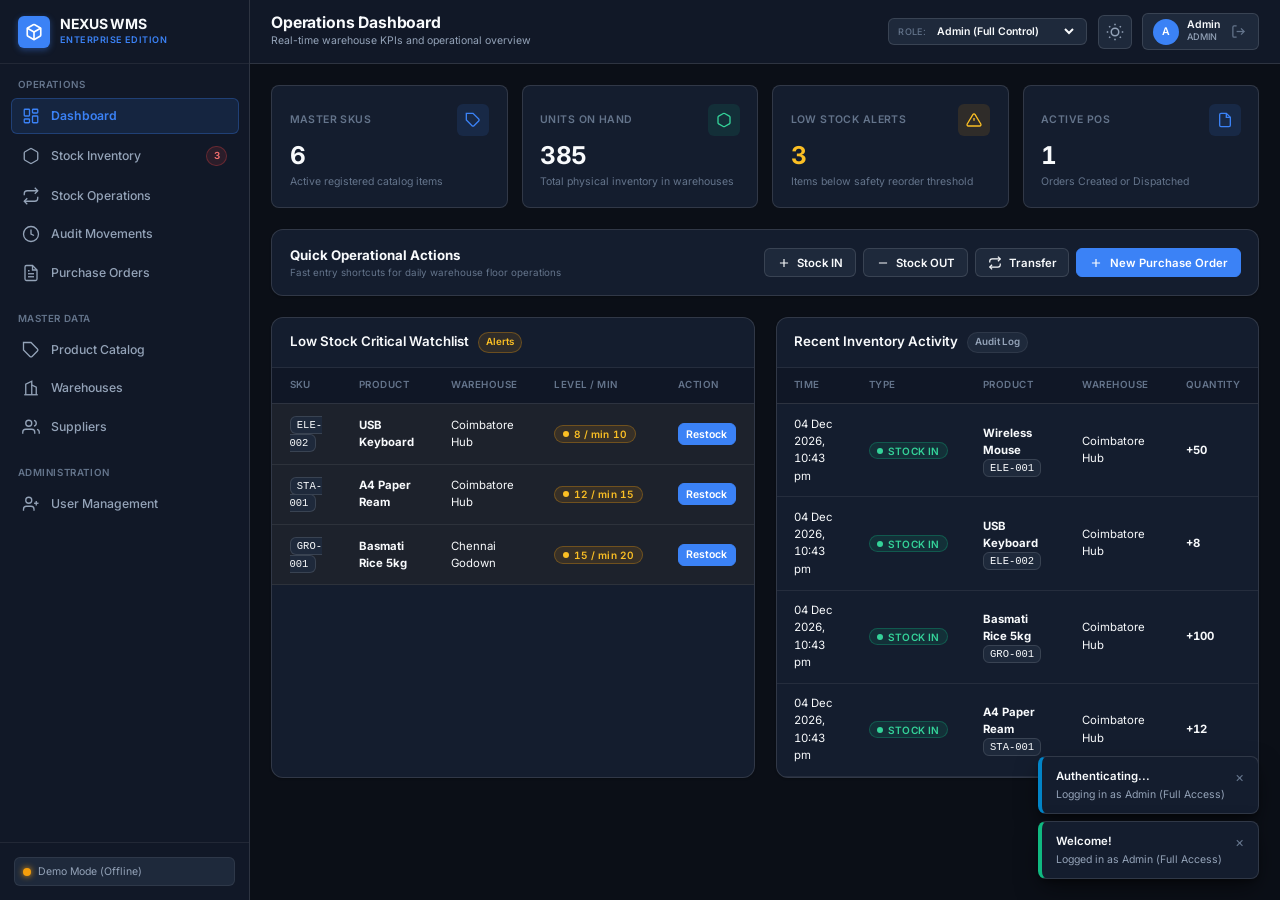
==== templates/index.html @ a4b39366 "Implement interactive frontend with Vanilla JS, clean enterprise CSS, and live API integration" ====
<!DOCTYPE html>
<html lang="en" data-theme="dark">
<head>
  <meta charset="UTF-8">
  <meta name="viewport" content="width=device-width, initial-scale=1.0">
  <title>NEXUS WMS — Enterprise Inventory & Warehouse Management</title>
  <meta name="description" content="Professional, high-performance warehouse management and inventory control system with role-based access, atomic transfers, and procurement workflows.">
  
  <!-- Modern Typography (Inter) -->
  <link rel="preconnect" href="https://fonts.googleapis.com">
  <link rel="preconnect" href="https://fonts.gstatic.com" crossorigin>
  <link href="https://fonts.googleapis.com/css2?family=Inter:wght@400;500;600;700&display=swap" rel="stylesheet">

  <!-- Core Stylesheet -->
  <link rel="stylesheet" href="/static/css/style.css">
</head>
<body>
  <div id="app">
    
    <!-- ========================================================
         SIDEBAR NAVIGATION
         ======================================================== -->
    <aside class="sidebar" id="sidebar">
      <div class="sidebar-header">
        <div class="brand-icon">
          <svg width="18" height="18" viewBox="0 0 24 24" fill="none" stroke="currentColor" stroke-width="2.2" stroke-linecap="round" stroke-linejoin="round">
            <path d="M21 16V8a2 2 0 0 0-1-1.73l-7-4a2 2 0 0 0-2 0l-7 4A2 2 0 0 0 3 8v8a2 2 0 0 0 1 1.73l7 4a2 2 0 0 0 2 0l7-4A2 2 0 0 0 21 16z"/>
            <polyline points="3.27 6.96 12 12.01 20.73 6.96"/>
            <line x1="12" y1="22.08" x2="12" y2="12"/>
          </svg>
        </div>
        <div>
          <div class="brand-title">NEXUS WMS</div>
          <div class="brand-badge">Enterprise Edition</div>
        </div>
      </div>

      <nav class="sidebar-nav">
        <!-- Operations Section -->
        <div>
          <div class="nav-section-title">Operations</div>
          <ul class="nav-list">
            <li>
              <a href="#dashboard" class="nav-link active" data-view="dashboard">
                <svg viewBox="0 0 24 24" fill="none" stroke="currentColor"><rect x="3" y="3" width="7" height="9" rx="1"/><rect x="14" y="3" width="7" height="5" rx="1"/><rect x="14" y="12" width="7" height="9" rx="1"/><rect x="3" y="16" width="7" height="5" rx="1"/></svg>
                <span>Dashboard</span>
              </a>
            </li>
            <li>
              <a href="#stock" class="nav-link" data-view="stock">
                <svg viewBox="0 0 24 24" fill="none" stroke="currentColor"><path d="M21 16V8a2 2 0 0 0-1-1.73l-7-4a2 2 0 0 0-2 0l-7 4A2 2 0 0 0 3 8v8a2 2 0 0 0 1 1.73l7 4a2 2 0 0 0 2 0l7-4A2 2 0 0 0 21 16z"/></svg>
                <span>Stock Inventory</span>
                <span class="nav-counter alert" id="sidebar-low-stock-count" style="display: none;">0</span>
              </a>
            </li>
            <li>
              <a href="#operations" class="nav-link" data-view="operations">
                <svg viewBox="0 0 24 24" fill="none" stroke="currentColor"><polyline points="17 1 21 5 17 9"/><path d="M3 11V9a4 4 0 0 1 4-4h14"/><polyline points="7 23 3 19 7 15"/><path d="M21 13v2a4 4 0 0 1-4 4H3"/></svg>
                <span>Stock Operations</span>
              </a>
            </li>
            <li>
              <a href="#movements" class="nav-link" data-view="movements">
                <svg viewBox="0 0 24 24" fill="none" stroke="currentColor"><circle cx="12" cy="12" r="10"/><polyline points="12 6 12 12 16 14"/></svg>
                <span>Audit Movements</span>
              </a>
            </li>
            <li>
              <a href="#purchase-orders" class="nav-link" data-view="purchase-orders">
                <svg viewBox="0 0 24 24" fill="none" stroke="currentColor"><path d="M14 2H6a2 2 0 0 0-2 2v16a2 2 0 0 0 2 2h12a2 2 0 0 0 2-2V8z"/><polyline points="14 2 14 8 20 8"/><line x1="16" y1="13" x2="8" y2="13"/><line x1="16" y1="17" x2="8" y2="17"/><polyline points="10 9 9 9 8 9"/></svg>
                <span>Purchase Orders</span>
              </a>
            </li>
          </ul>
        </div>

        <!-- Master Data Section -->
        <div>
          <div class="nav-section-title" id="nav-title-master">Master Data</div>
          <ul class="nav-list">
            <li>
              <a href="#products" class="nav-link" data-view="products">
                <svg viewBox="0 0 24 24" fill="none" stroke="currentColor"><path d="M20.59 13.41l-7.17 7.17a2 2 0 0 1-2.83 0L2 12V2h10l8.59 8.59a2 2 0 0 1 0 2.82z"/><line x1="7" y1="7" x2="7.01" y2="7"/></svg>
                <span>Product Catalog</span>
              </a>
            </li>
            <li>
              <a href="#warehouses" class="nav-link" data-view="warehouses">
                <svg viewBox="0 0 24 24" fill="none" stroke="currentColor"><path d="M3 21h18"/><path d="M5 21V7l8-4v18"/><path d="M19 21V11l-6-3"/><line x1="9" y1="9" x2="9" y2="9.01"/><line x1="9" y1="13" x2="9" y2="13.01"/><line x1="9" y1="17" x2="9" y2="17.01"/></svg>
                <span>Warehouses</span>
              </a>
            </li>
            <li>
              <a href="#suppliers" class="nav-link" data-view="suppliers">
                <svg viewBox="0 0 24 24" fill="none" stroke="currentColor"><path d="M17 21v-2a4 4 0 0 0-4-4H5a4 4 0 0 0-4 4v2"/><circle cx="9" cy="7" r="4"/><path d="M23 21v-2a4 4 0 0 0-3-3.87"/><path d="M16 3.13a4 4 0 0 1 0 7.75"/></svg>
                <span>Suppliers</span>
              </a>
            </li>
          </ul>
        </div>

        <!-- Administration Section -->
        <div>
          <div class="nav-section-title" id="nav-title-admin">Administration</div>
          <ul class="nav-list">
            <li>
              <a href="#users" class="nav-link" data-view="users">
                <svg viewBox="0 0 24 24" fill="none" stroke="currentColor"><path d="M16 21v-2a4 4 0 0 0-4-4H6a4 4 0 0 0-4 4v2"/><circle cx="9" cy="7" r="4"/><line x1="19" y1="8" x2="19" y2="14"/><line x1="22" y1="11" x2="16" y2="11"/></svg>
                <span>User Management</span>
              </a>
            </li>
          </ul>
        </div>
      </nav>

      <div class="sidebar-footer">
        <div class="system-status">
          <span class="status-dot" id="server-status-dot"></span>
          <span id="server-status-label">Checking Server...</span>
        </div>
      </div>
    </aside>

    <!-- ========================================================
         MAIN CONTENT WRAPPER
         ======================================================== -->
    <div class="main-wrapper">
      
      <!-- Topbar Header -->
      <header class="topbar">
        <div class="topbar-left">
          <button class="mobile-toggle" id="btn-mobile-toggle" aria-label="Toggle menu">
            <svg width="20" height="20" viewBox="0 0 24 24" fill="none" stroke="currentColor" stroke-width="2"><line x1="3" y1="12" x2="21" y2="12"/><line x1="3" y1="6" x2="21" y2="6"/><line x1="3" y1="18" x2="21" y2="18"/></svg>
          </button>
          <div class="page-title-box">
            <h1 class="page-title" id="page-title">Operations Dashboard</h1>
            <p class="page-subtitle" id="page-subtitle">Real-time warehouse KPIs and inventory overview</p>
          </div>
        </div>

        <div class="topbar-right">
          <!-- Role Quick Switcher for instant evaluation/testing -->
          <div class="role-switcher-box" title="Switch active role context for testing">
            <span class="role-switcher-label">Role:</span>
            <select class="role-select" id="header-role-select">
              <option value="admin">Admin (Full Control)</option>
              <option value="ravi">Ravi (Coimbatore Mgr)</option>
              <option value="priya">Priya (Coimbatore Staff)</option>
              <option value="karthik">Karthik (Chennai Mgr)</option>
              <option value="supplier">ABC Supplier (Vendor)</option>
            </select>
          </div>

          <!-- Theme Toggle Button -->
          <button class="theme-toggle-btn" id="btn-theme-toggle" aria-label="Toggle dark/light theme" title="Toggle theme"></button>

          <!-- User Profile Chip -->
          <div class="user-profile-chip" id="user-profile-chip">
            <div class="user-avatar">A</div>
            <div class="user-info">
              <span class="user-name">Admin</span>
              <span class="user-role-badge">ADMIN</span>
            </div>
            <button class="btn-logout" id="btn-logout" title="Sign out">
              <svg width="15" height="15" viewBox="0 0 24 24" fill="none" stroke="currentColor" stroke-width="2"><path d="M9 21H5a2 2 0 0 1-2-2V5a2 2 0 0 1 2-2h4"/><polyline points="16 17 21 12 16 7"/><line x1="21" y1="12" x2="9" y2="12"/></svg>
            </button>
          </div>

          <button class="btn btn-primary btn-sm" id="btn-header-login" style="display:none;" onclick="window.NEXUS.openLoginModal()">
            Sign In
          </button>
        </div>
      </header>

      <!-- Scrollable Main Content Area -->
      <main class="content-area">
        
        <!-- Role Scope Notice Banner (Shows warehouse or supplier association) -->
        <div class="banner info" id="role-scope-banner" style="display: none;">
          <div class="banner-content">
            <svg width="18" height="18" viewBox="0 0 24 24" fill="none" stroke="currentColor" stroke-width="2"><circle cx="12" cy="12" r="10"/><line x1="12" y1="16" x2="12" y2="12"/><line x1="12" y1="8" x2="12.01" y2="8"/></svg>
            <span class="banner-text">Operating under role scope.</span>
          </div>
        </div>

        <!-- ====================================================
             VIEW 1: DASHBOARD
             ==================================================== -->
        <section class="view-section active" id="view-dashboard">
          <!-- Metrics Row -->
          <div class="metrics-grid">
            <div class="metric-card">
              <div class="metric-header">
                <span class="metric-title">Master SKUs</span>
                <div class="metric-icon-box primary">
                  <svg width="16" height="16" viewBox="0 0 24 24" fill="none" stroke="currentColor" stroke-width="2"><path d="M20.59 13.41l-7.17 7.17a2 2 0 0 1-2.83 0L2 12V2h10l8.59 8.59a2 2 0 0 1 0 2.82z"/></svg>
                </div>
              </div>
              <div class="metric-value tabular" id="kpi-total-skus">—</div>
              <div class="metric-sub">Active registered catalog items</div>
            </div>

            <div class="metric-card">
              <div class="metric-header">
                <span class="metric-title">Units On Hand</span>
                <div class="metric-icon-box success">
                  <svg width="16" height="16" viewBox="0 0 24 24" fill="none" stroke="currentColor" stroke-width="2"><path d="M21 16V8a2 2 0 0 0-1-1.73l-7-4a2 2 0 0 0-2 0l-7 4A2 2 0 0 0 3 8v8a2 2 0 0 0 1 1.73l7 4a2 2 0 0 0 2 0l7-4A2 2 0 0 0 21 16z"/></svg>
                </div>
              </div>
              <div class="metric-value tabular" id="kpi-total-units">—</div>
              <div class="metric-sub">Total physical inventory in warehouses</div>
            </div>

            <div class="metric-card">
              <div class="metric-header">
                <span class="metric-title">Low Stock Alerts</span>
                <div class="metric-icon-box warning">
                  <svg width="16" height="16" viewBox="0 0 24 24" fill="none" stroke="currentColor" stroke-width="2"><path d="M10.29 3.86L1.82 18a2 2 0 0 0 1.71 3h16.94a2 2 0 0 0 1.71-3L13.71 3.86a2 2 0 0 0-3.42 0z"/><line x1="12" y1="9" x2="12" y2="13"/><line x1="12" y1="17" x2="12.01" y2="17"/></svg>
                </div>
              </div>
              <div class="metric-value tabular" id="kpi-low-stock" style="color: var(--warning-text);">—</div>
              <div class="metric-sub">Items below safety reorder threshold</div>
            </div>

            <div class="metric-card">
              <div class="metric-header">
                <span class="metric-title">Active POs</span>
                <div class="metric-icon-box primary">
                  <svg width="16" height="16" viewBox="0 0 24 24" fill="none" stroke="currentColor" stroke-width="2"><path d="M14 2H6a2 2 0 0 0-2 2v16a2 2 0 0 0 2 2h12a2 2 0 0 0 2-2V8z"/><polyline points="14 2 14 8 20 8"/></svg>
                </div>
              </div>
              <div class="metric-value tabular" id="kpi-active-pos">—</div>
              <div class="metric-sub">Orders Created or Dispatched</div>
            </div>
          </div>

          <!-- Quick Actions Bar -->
          <div class="panel" style="padding: 1rem 1.25rem;">
            <div style="display: flex; align-items: center; justify-content: space-between; gap: 1rem; flex-wrap: wrap;">
              <div>
                <strong style="font-size: 0.95rem;">Quick Operational Actions</strong>
                <div class="form-hint">Fast entry shortcuts for daily warehouse floor operations</div>
              </div>
              <div class="panel-actions">
                <button class="btn btn-secondary" onclick="window.NEXUS.openQuickStockIn('', '')">
                  <svg width="14" height="14" viewBox="0 0 24 24" fill="none" stroke="currentColor" stroke-width="2"><line x1="12" y1="5" x2="12" y2="19"/><line x1="5" y1="12" x2="19" y2="12"/></svg>
                  Stock IN
                </button>
                <button class="btn btn-secondary" onclick="window.NEXUS.openQuickStockOut('', '')">
                  <svg width="14" height="14" viewBox="0 0 24 24" fill="none" stroke="currentColor" stroke-width="2"><line x1="5" y1="12" x2="19" y2="12"/></svg>
                  Stock OUT
                </button>
                <button class="btn btn-secondary" onclick="window.NEXUS.openQuickTransfer('', '')">
                  <svg width="14" height="14" viewBox="0 0 24 24" fill="none" stroke="currentColor" stroke-width="2"><polyline points="17 1 21 5 17 9"/><path d="M3 11V9a4 4 0 0 1 4-4h14"/><polyline points="7 23 3 19 7 15"/><path d="M21 13v2a4 4 0 0 1-4 4H3"/></svg>
                  Transfer
                </button>
                <button class="btn btn-primary" onclick="window.NEXUS.openNewPOModal()">
                  <svg width="14" height="14" viewBox="0 0 24 24" fill="none" stroke="currentColor" stroke-width="2"><line x1="12" y1="5" x2="12" y2="19"/><line x1="5" y1="12" x2="19" y2="12"/></svg>
                  New Purchase Order
                </button>
              </div>
            </div>
          </div>

          <!-- Two-column dashboard widgets -->
          <div style="display: grid; grid-template-columns: repeat(auto-fit, minmax(420px, 1fr)); gap: 1.5rem;">
            <!-- Low stock alert list -->
            <div class="panel">
              <div class="panel-header">
                <div class="panel-title-group">
                  <span class="panel-title">Low Stock Critical Watchlist</span>
                  <span class="panel-badge" style="background: var(--warning-subtle); color: var(--warning-text); border-color: var(--warning-border);">Alerts</span>
                </div>
              </div>
              <div class="table-responsive">
                <table class="data-table">
                  <thead>
                    <tr>
                      <th>SKU</th>
                      <th>Product</th>
                      <th>Warehouse</th>
                      <th>Level / Min</th>
                      <th>Action</th>
                    </tr>
                  </thead>
                  <tbody id="dashboard-low-stock-tbody">
                    <tr><td colspan="5" class="empty-state">Checking stock levels...</td></tr>
                  </tbody>
                </table>
              </div>
            </div>

            <!-- Recent Movements list -->
            <div class="panel">
              <div class="panel-header">
                <div class="panel-title-group">
                  <span class="panel-title">Recent Inventory Activity</span>
                  <span class="panel-badge">Audit Log</span>
                </div>
              </div>
              <div class="table-responsive">
                <table class="data-table">
                  <thead>
                    <tr>
                      <th>Time</th>
                      <th>Type</th>
                      <th>Product</th>
                      <th>Warehouse</th>
                      <th>Quantity</th>
                    </tr>
                  </thead>
                  <tbody id="dashboard-recent-movements-tbody">
                    <tr><td colspan="5" class="empty-state">Loading audit movements...</td></tr>
                  </tbody>
                </table>
              </div>
            </div>
          </div>
        </section>

        <!-- ====================================================
             VIEW 2: STOCK INVENTORY TABLE
             ==================================================== -->
        <section class="view-section" id="view-stock">
          <div class="panel">
            <div class="panel-header">
              <div class="panel-title-group">
                <span class="panel-title">Current Warehouse Inventory</span>
                <span class="panel-badge" id="stock-items-count">0 records</span>
              </div>
              <div class="panel-actions">
                <button class="btn btn-primary btn-sm" onclick="window.NEXUS.openQuickStockIn('', '')">
                  + Stock IN
                </button>
                <button class="btn btn-secondary btn-sm" onclick="window.NEXUS.openQuickTransfer('', '')">
                  ⇄ Inter-Warehouse Transfer
                </button>
              </div>
            </div>

            <!-- Filter and search bar -->
            <div class="filter-bar">
              <div class="search-box">
                <svg viewBox="0 0 24 24" fill="none" stroke="currentColor" stroke-width="2"><circle cx="11" cy="11" r="8"/><line x1="21" y1="21" x2="16.65" y2="16.65"/></svg>
                <input type="text" class="search-input" id="search-stock" placeholder="Filter by product name, SKU, warehouse...">
              </div>

              <div class="filter-group">
                <select class="filter-select" id="filter-stock-warehouse">
                  <option value="">All Warehouses</option>
                </select>

                <button class="toggle-chip" id="filter-low-stock-toggle">
                  <svg width="14" height="14" viewBox="0 0 24 24" fill="none" stroke="currentColor" stroke-width="2"><circle cx="12" cy="12" r="10"/><line x1="12" y1="8" x2="12" y2="12"/><line x1="12" y1="16" x2="12.01" y2="16"/></svg>
                  <span>Low Stock Only</span>
                </button>
              </div>
            </div>

            <!-- Table -->
            <div class="table-responsive">
              <table class="data-table">
                <thead>
                  <tr>
                    <th>SKU</th>
                    <th>Product Name</th>
                    <th>Warehouse</th>
                    <th>Current Quantity</th>
                    <th>Safety Min</th>
                    <th>Inventory Status</th>
                    <th>Quick Actions</th>
                  </tr>
                </thead>
                <tbody id="stock-table-tbody">
                  <tr><td colspan="7" class="empty-state">Loading stock records...</td></tr>
                </tbody>
              </table>
            </div>
          </div>
        </section>

        <!-- ====================================================
             VIEW 3: STOCK OPERATIONS PANEL
             ==================================================== -->
        <section class="view-section" id="view-operations">
          <div class="operations-canvas">
            
            <!-- Stock IN Card -->
            <div class="op-card">
              <div class="op-card-header">
                <div class="op-card-icon in">
                  <svg width="20" height="20" viewBox="0 0 24 24" fill="none" stroke="currentColor" stroke-width="2"><polyline points="7 10 12 15 17 10"/><line x1="12" y1="15" x2="12" y2="3"/><path d="M21 15v4a2 2 0 0 1-2 2H5a2 2 0 0 1-2-2v-4"/></svg>
                </div>
                <div>
                  <div class="op-card-title">Stock IN</div>
                  <div class="op-card-desc">Add physical units into warehouse inventory</div>
                </div>
              </div>

              <form id="form-op-direct-in" onsubmit="event.preventDefault(); window.NEXUS.openQuickStockIn($('#op-in-product').value, $('#op-in-warehouse').value);">
                <div style="display:flex; flex-direction:column; gap:0.75rem;">
                  <div class="form-group">
                    <label class="form-label">Warehouse Facility</label>
                    <select class="form-control" id="op-in-warehouse" required></select>
                  </div>
                  <div class="form-group">
                    <label class="form-label">Product Item</label>
                    <select class="form-control" id="op-in-product" required></select>
                  </div>
                  <button type="submit" class="btn btn-success" style="margin-top: 0.5rem;">
                    Launch Stock IN Flow &rarr;
                  </button>
                </div>
              </form>
            </div>

            <!-- Stock OUT Card -->
            <div class="op-card">
              <div class="op-card-header">
                <div class="op-card-icon out">
                  <svg width="20" height="20" viewBox="0 0 24 24" fill="none" stroke="currentColor" stroke-width="2"><polyline points="17 8 12 3 7 8"/><line x1="12" y1="3" x2="12" y2="15"/><path d="M21 15v4a2 2 0 0 1-2 2H5a2 2 0 0 1-2-2v-4"/></svg>
                </div>
                <div>
                  <div class="op-card-title">Stock OUT</div>
                  <div class="op-card-desc">Deduct units for sales dispatch or adjustments</div>
                </div>
              </div>

              <form id="form-op-direct-out" onsubmit="event.preventDefault(); window.NEXUS.openQuickStockOut($('#op-out-product').value, $('#op-out-warehouse').value);">
                <div style="display:flex; flex-direction:column; gap:0.75rem;">
                  <div class="form-group">
                    <label class="form-label">Warehouse Facility</label>
                    <select class="form-control" id="op-out-warehouse" required></select>
                  </div>
                  <div class="form-group">
                    <label class="form-label">Product Item</label>
                    <select class="form-control" id="op-out-product" required></select>
                  </div>
                  <button type="submit" class="btn btn-danger" style="margin-top: 0.5rem;">
                    Launch Stock OUT Flow &rarr;
                  </button>
                </div>
              </form>
            </div>

            <!-- Transfer Card -->
            <div class="op-card">
              <div class="op-card-header">
                <div class="op-card-icon transfer">
                  <svg width="20" height="20" viewBox="0 0 24 24" fill="none" stroke="currentColor" stroke-width="2"><polyline points="17 1 21 5 17 9"/><path d="M3 11V9a4 4 0 0 1 4-4h14"/><polyline points="7 23 3 19 7 15"/><path d="M21 13v2a4 4 0 0 1-4 4H3"/></svg>
                </div>
                <div>
                  <div class="op-card-title">Inter-Warehouse Transfer</div>
                  <div class="op-card-desc">Atomic movement between two storage facilities</div>
                </div>
              </div>

              <form id="form-op-direct-tr" onsubmit="event.preventDefault(); window.NEXUS.openQuickTransfer($('#op-tr-product').value, $('#op-tr-from-wh').value);">
                <div style="display:flex; flex-direction:column; gap:0.75rem;">
                  <div class="form-group">
                    <label class="form-label">Source Warehouse</label>
                    <select class="form-control" id="op-tr-from-wh" required></select>
                  </div>
                  <div class="form-group">
                    <label class="form-label">Product Item</label>
                    <select class="form-control" id="op-tr-product" required></select>
                  </div>
                  <button type="submit" class="btn btn-primary" style="margin-top: 0.5rem;">
                    Launch Transfer Wizard &rarr;
                  </button>
                </div>
              </form>
            </div>

          </div>
        </section>

        <!-- ====================================================
             VIEW 4: STOCK MOVEMENTS AUDIT TRAIL
             ==================================================== -->
        <section class="view-section" id="view-movements">
          <div class="panel">
            <div class="panel-header">
              <div class="panel-title-group">
                <span class="panel-title">Audit Trail & Movement History</span>
                <span class="panel-badge">Append-Only Log</span>
              </div>

              <div class="panel-actions">
                <select class="filter-select" id="filter-movement-type">
                  <option value="ALL">All Movement Types</option>
                  <option value="IN">STOCK IN</option>
                  <option value="OUT">STOCK OUT</option>
                  <option value="TRANSFER_IN">TRANSFER IN</option>
                  <option value="TRANSFER_OUT">TRANSFER OUT</option>
                </select>
              </div>
            </div>

            <div class="table-responsive">
              <table class="data-table">
                <thead>
                  <tr>
                    <th>Audit ID</th>
                    <th>Date & Time</th>
                    <th>Type</th>
                    <th>Product & SKU</th>
                    <th>Warehouse</th>
                    <th>Quantity Change</th>
                    <th>Authorized By / Reference</th>
                  </tr>
                </thead>
                <tbody id="movements-table-tbody">
                  <tr><td colspan="7" class="empty-state">Loading audit history...</td></tr>
                </tbody>
              </table>
            </div>
          </div>
        </section>

        <!-- ====================================================
             VIEW 5: PURCHASE ORDERS
             ==================================================== -->
        <section class="view-section" id="view-purchase-orders">
          <div class="panel">
            <div class="panel-header">
              <div class="panel-title-group">
                <span class="panel-title">Procurement & Purchase Orders</span>
              </div>
              <div class="panel-actions">
                <button class="btn btn-primary btn-sm" onclick="window.NEXUS.openNewPOModal()">
                  + Create Purchase Order
                </button>
              </div>
            </div>

            <!-- Status filter tabs -->
            <div class="filter-bar">
              <div class="filter-group">
                <button class="btn btn-sm btn-primary po-filter-btn" data-status="ALL">All Orders</button>
                <button class="btn btn-sm btn-secondary po-filter-btn" data-status="Created">Created</button>
                <button class="btn btn-sm btn-secondary po-filter-btn" data-status="Dispatched">Dispatched</button>
                <button class="btn btn-sm btn-secondary po-filter-btn" data-status="Received">Received</button>
                <button class="btn btn-sm btn-secondary po-filter-btn" data-status="Cancelled">Cancelled</button>
              </div>
            </div>

            <div class="table-responsive">
              <table class="data-table">
                <thead>
                  <tr>
                    <th>PO #</th>
                    <th>Supplier Vendor</th>
                    <th>Target Warehouse</th>
                    <th>Item & SKU</th>
                    <th>Quantity</th>
                    <th>Unit Price</th>
                    <th>Total Value</th>
                    <th>Status</th>
                    <th>Actions</th>
                  </tr>
                </thead>
                <tbody id="po-table-tbody">
                  <tr><td colspan="9" class="empty-state">Loading purchase orders...</td></tr>
                </tbody>
              </table>
            </div>
          </div>
        </section>

        <!-- ====================================================
             VIEW 6: PRODUCTS CATALOG
             ==================================================== -->
        <section class="view-section" id="view-products">
          <div class="panel">
            <div class="panel-header">
              <div class="panel-title-group">
                <span class="panel-title">Master Product Catalog</span>
              </div>
              <div class="panel-actions">
                <button class="btn btn-primary btn-sm" onclick="window.NEXUS.openNewProductModal()">
                  + Add Product SKU
                </button>
              </div>
            </div>

            <div class="table-responsive">
              <table class="data-table">
                <thead>
                  <tr>
                    <th>SKU Code</th>
                    <th>Product Name</th>
                    <th>Category</th>
                    <th>Unit Price</th>
                    <th>Safety Minimum</th>
                    <th>Status</th>
                    <th>Actions</th>
                  </tr>
                </thead>
                <tbody id="products-table-tbody">
                  <tr><td colspan="7" class="empty-state">Loading master products...</td></tr>
                </tbody>
              </table>
            </div>
          </div>
        </section>

        <!-- ====================================================
             VIEW 7: WAREHOUSES
             ==================================================== -->
        <section class="view-section" id="view-warehouses">
          <div class="panel">
            <div class="panel-header">
              <div class="panel-title-group">
                <span class="panel-title">Warehouse Facilities & Godowns</span>
              </div>
            </div>
            <div style="padding: 1.5rem;">
              <div class="metrics-grid" id="warehouses-cards-grid">
                <!-- Warehouses rendered here -->
              </div>
            </div>
          </div>
        </section>

        <!-- ====================================================
             VIEW 8: SUPPLIERS
             ==================================================== -->
        <section class="view-section" id="view-suppliers">
          <div class="panel">
            <div class="panel-header">
              <div class="panel-title-group">
                <span class="panel-title">Suppliers & Trade Vendors</span>
              </div>
            </div>
            <div style="padding: 1.5rem;">
              <div class="metrics-grid" id="suppliers-cards-grid">
                <!-- Suppliers rendered here -->
              </div>
            </div>
          </div>
        </section>

        <!-- ====================================================
             VIEW 9: USER MANAGEMENT
             ==================================================== -->
        <section class="view-section" id="view-users">
          <div class="panel">
            <div class="panel-header">
              <div class="panel-title-group">
                <span class="panel-title">System Users & Role Allocations</span>
              </div>
              <div class="panel-actions">
                <button class="btn btn-primary btn-sm" onclick="window.NEXUS.openNewUserModal()">
                  + Create User Account
                </button>
              </div>
            </div>

            <div class="table-responsive">
              <table class="data-table">
                <thead>
                  <tr>
                    <th>User ID</th>
                    <th>Name</th>
                    <th>Email Address</th>
                    <th>Assigned Role</th>
                    <th>Facility / Supplier Scope</th>
                    <th>Status</th>
                    <th>Action</th>
                  </tr>
                </thead>
                <tbody id="users-table-tbody">
                  <tr><td colspan="7" class="empty-state">Loading user records...</td></tr>
                </tbody>
              </table>
            </div>
          </div>
        </section>

      </main>
    </div>

    <!-- ========================================================
         MODALS & DIALOGS
         ======================================================== -->

    <!-- 1. Stock IN Modal -->
    <div class="modal-backdrop" id="modal-stock-in">
      <div class="modal-dialog">
        <div class="modal-header">
          <div class="modal-title">
            <svg width="18" height="18" viewBox="0 0 24 24" fill="none" stroke="currentColor" stroke-width="2"><polyline points="7 10 12 15 17 10"/><line x1="12" y1="15" x2="12" y2="3"/><path d="M21 15v4a2 2 0 0 1-2 2H5a2 2 0 0 1-2-2v-4"/></svg>
            <span>Stock IN — Receive Goods</span>
          </div>
          <button class="modal-close-btn">&times;</button>
        </div>
        <form id="form-stock-in">
          <div class="modal-body">
            <div class="form-group">
              <label class="form-label">Destination Warehouse <span class="req">*</span></label>
              <select class="form-control" id="modal-in-warehouse" required></select>
            </div>
            <div class="form-group">
              <label class="form-label">Product Item <span class="req">*</span></label>
              <select class="form-control" id="modal-in-product" required></select>
            </div>
            <div class="form-group">
              <label class="form-label">Units to Add <span class="req">*</span></label>
              <input type="number" class="form-control tabular" id="modal-in-qty" min="1" placeholder="e.g. 50" required>
            </div>
            <div class="form-group">
              <label class="form-label">Audit Note / PO Reference</label>
              <input type="text" class="form-control" id="modal-in-note" placeholder="e.g. Supplier replenishment">
            </div>
          </div>
          <div class="modal-footer">
            <button type="button" class="btn btn-secondary" onclick="document.getElementById('modal-stock-in').classList.remove('active')">Cancel</button>
            <button type="submit" class="btn btn-success">Confirm Stock IN</button>
          </div>
        </form>
      </div>
    </div>

    <!-- 2. Stock OUT Modal -->
    <div class="modal-backdrop" id="modal-stock-out">
      <div class="modal-dialog">
        <div class="modal-header">
          <div class="modal-title">
            <svg width="18" height="18" viewBox="0 0 24 24" fill="none" stroke="currentColor" stroke-width="2"><polyline points="17 8 12 3 7 8"/><line x1="12" y1="3" x2="12" y2="15"/><path d="M21 15v4a2 2 0 0 1-2 2H5a2 2 0 0 1-2-2v-4"/></svg>
            <span>Stock OUT — Deduct Inventory</span>
          </div>
          <button class="modal-close-btn">&times;</button>
        </div>
        <form id="form-stock-out">
          <div class="modal-body">
            <div class="form-group">
              <label class="form-label">Source Warehouse <span class="req">*</span></label>
              <select class="form-control" id="modal-out-warehouse" required></select>
            </div>
            <div class="form-group">
              <label class="form-label">Product Item <span class="req">*</span></label>
              <select class="form-control" id="modal-out-product" required></select>
            </div>
            <div class="form-group">
              <label class="form-label">Units to Deduct <span class="req">*</span></label>
              <input type="number" class="form-control tabular" id="modal-out-qty" min="1" placeholder="e.g. 10" required>
            </div>
            <div class="form-group">
              <label class="form-label">Reason / Sales Order Reference</label>
              <input type="text" class="form-control" id="modal-out-note" placeholder="e.g. Dispatched to client">
            </div>
          </div>
          <div class="modal-footer">
            <button type="button" class="btn btn-secondary" onclick="document.getElementById('modal-stock-out').classList.remove('active')">Cancel</button>
            <button type="submit" class="btn btn-danger">Confirm Stock OUT</button>
          </div>
        </form>
      </div>
    </div>

    <!-- 3. Warehouse Transfer Modal -->
    <div class="modal-backdrop" id="modal-transfer">
      <div class="modal-dialog wide">
        <div class="modal-header">
          <div class="modal-title">
            <svg width="18" height="18" viewBox="0 0 24 24" fill="none" stroke="currentColor" stroke-width="2"><polyline points="17 1 21 5 17 9"/><path d="M3 11V9a4 4 0 0 1 4-4h14"/><polyline points="7 23 3 19 7 15"/><path d="M21 13v2a4 4 0 0 1-4 4H3"/></svg>
            <span>Inter-Warehouse Transfer (Atomic Transaction)</span>
          </div>
          <button class="modal-close-btn">&times;</button>
        </div>
        <form id="form-transfer">
          <div class="modal-body">
            <div class="form-row">
              <div class="form-group">
                <label class="form-label">Source Warehouse <span class="req">*</span></label>
                <select class="form-control" id="modal-tr-from-wh" required></select>
              </div>
              <div class="form-group">
                <label class="form-label">Destination Warehouse <span class="req">*</span></label>
                <select class="form-control" id="modal-tr-to-wh" required></select>
              </div>
            </div>
            <div class="form-group">
              <label class="form-label">Product to Relocate <span class="req">*</span></label>
              <select class="form-control" id="modal-tr-product" required></select>
            </div>
            <div class="form-group">
              <label class="form-label">Quantity to Transfer <span class="req">*</span></label>
              <input type="number" class="form-control tabular" id="modal-tr-qty" min="1" placeholder="e.g. 15" required>
            </div>
            <div class="form-group">
              <label class="form-label">Transfer Purpose / Logistics Note</label>
              <input type="text" class="form-control" id="modal-tr-note" placeholder="e.g. Regional inventory balance">
            </div>
          </div>
          <div class="modal-footer">
            <button type="button" class="btn btn-secondary" onclick="document.getElementById('modal-transfer').classList.remove('active')">Cancel</button>
            <button type="submit" class="btn btn-primary">Execute Atomic Transfer</button>
          </div>
        </form>
      </div>
    </div>

    <!-- 4. Create Purchase Order Modal -->
    <div class="modal-backdrop" id="modal-create-po">
      <div class="modal-dialog">
        <div class="modal-header">
          <div class="modal-title">
            <svg width="18" height="18" viewBox="0 0 24 24" fill="none" stroke="currentColor" stroke-width="2"><path d="M14 2H6a2 2 0 0 0-2 2v16a2 2 0 0 0 2 2h12a2 2 0 0 0 2-2V8z"/><polyline points="14 2 14 8 20 8"/></svg>
            <span>Create Supplier Purchase Order</span>
          </div>
          <button class="modal-close-btn">&times;</button>
        </div>
        <form id="form-create-po">
          <div class="modal-body">
            <div class="form-group">
              <label class="form-label">Supplier Vendor <span class="req">*</span></label>
              <select class="form-control" id="modal-po-supplier" required></select>
            </div>
            <div class="form-group">
              <label class="form-label">Receiving Warehouse <span class="req">*</span></label>
              <select class="form-control" id="modal-po-warehouse" required></select>
            </div>
            <div class="form-group">
              <label class="form-label">Product SKU <span class="req">*</span></label>
              <select class="form-control" id="modal-po-product" required></select>
            </div>
            <div class="form-row">
              <div class="form-group">
                <label class="form-label">Order Quantity <span class="req">*</span></label>
                <input type="number" class="form-control tabular" id="modal-po-qty" min="1" value="50" required>
              </div>
              <div class="form-group">
                <label class="form-label">Unit Price (₹) <span class="req">*</span></label>
                <input type="number" step="0.01" class="form-control tabular" id="modal-po-price" min="0" value="500" required>
              </div>
            </div>
          </div>
          <div class="modal-footer">
            <button type="button" class="btn btn-secondary" onclick="document.getElementById('modal-create-po').classList.remove('active')">Cancel</button>
            <button type="submit" class="btn btn-primary">Create Purchase Order</button>
          </div>
        </form>
      </div>
    </div>

    <!-- 5. Add / Edit Product Modal -->
    <div class="modal-backdrop" id="modal-product">
      <div class="modal-dialog">
        <div class="modal-header">
          <div class="modal-title" id="modal-product-title">Add Master Product SKU</div>
          <button class="modal-close-btn">&times;</button>
        </div>
        <form id="form-product">
          <input type="hidden" id="modal-product-id">
          <div class="modal-body">
            <div class="form-row">
              <div class="form-group">
                <label class="form-label">SKU Code <span class="req">*</span></label>
                <input type="text" class="form-control" id="modal-product-sku" placeholder="e.g. ELE-004" required>
              </div>
              <div class="form-group">
                <label class="form-label">Category</label>
                <select class="form-control" id="modal-product-category"></select>
              </div>
            </div>
            <div class="form-group">
              <label class="form-label">Product Name <span class="req">*</span></label>
              <input type="text" class="form-control" id="modal-product-name" placeholder="e.g. Mechanical Keyboard" required>
            </div>
            <div class="form-row">
              <div class="form-group">
                <label class="form-label">Price (₹) <span class="req">*</span></label>
                <input type="number" step="0.01" class="form-control tabular" id="modal-product-price" min="0" placeholder="e.g. 1299" required>
              </div>
              <div class="form-group">
                <label class="form-label">Min Stock Threshold</label>
                <input type="number" class="form-control tabular" id="modal-product-min-stock" min="0" value="10">
              </div>
            </div>
          </div>
          <div class="modal-footer">
            <button type="button" class="btn btn-secondary" onclick="document.getElementById('modal-product').classList.remove('active')">Cancel</button>
            <button type="submit" class="btn btn-primary">Save Product</button>
          </div>
        </form>
      </div>
    </div>

    <!-- 6. Add User Modal -->
    <div class="modal-backdrop" id="modal-user">
      <div class="modal-dialog">
        <div class="modal-header">
          <div class="modal-title">Create User Account</div>
          <button class="modal-close-btn">&times;</button>
        </div>
        <form id="form-user">
          <div class="modal-body">
            <div class="form-group">
              <label class="form-label">Full Name <span class="req">*</span></label>
              <input type="text" class="form-control" id="modal-user-name" placeholder="e.g. Suresh Kumar" required>
            </div>
            <div class="form-group">
              <label class="form-label">Email Address <span class="req">*</span></label>
              <input type="email" class="form-control" id="modal-user-email" placeholder="e.g. suresh@inv.com" required>
            </div>
            <div class="form-group">
              <label class="form-label">Password <span class="req">*</span></label>
              <input type="password" class="form-control" id="modal-user-password" placeholder="Min 6 characters" required>
            </div>
            <div class="form-group">
              <label class="form-label">System Role <span class="req">*</span></label>
              <select class="form-control" id="modal-user-role" required>
                <option value="admin">Administrator (Global Access)</option>
                <option value="manager">Warehouse Manager (Warehouse Scoped)</option>
                <option value="staff">Warehouse Staff (Warehouse Scoped)</option>
                <option value="supplier">Supplier Portal (Supplier Scoped)</option>
              </select>
            </div>
            <div class="form-group" id="modal-user-warehouse-wrap">
              <label class="form-label">Assigned Warehouse (Manager / Staff)</label>
              <select class="form-control" id="modal-user-warehouse"></select>
            </div>
            <div class="form-group" id="modal-user-supplier-wrap">
              <label class="form-label">Assigned Supplier (Supplier Role)</label>
              <select class="form-control" id="modal-user-supplier"></select>
            </div>
          </div>
          <div class="modal-footer">
            <button type="button" class="btn btn-secondary" onclick="document.getElementById('modal-user').classList.remove('active')">Cancel</button>
            <button type="submit" class="btn btn-primary">Create User</button>
          </div>
        </form>
      </div>
    </div>

    <!-- 7. Authentication / Login Modal -->
    <div class="modal-backdrop" id="modal-login">
      <div class="modal-dialog">
        <div class="modal-header">
          <div class="modal-title">Sign In to NEXUS WMS</div>
          <button class="modal-close-btn">&times;</button>
        </div>
        <form id="form-login">
          <div class="modal-body">
            <div class="form-group">
              <label class="form-label">Email Address</label>
              <input type="email" class="form-control" id="login-email" value="admin@inv.com" required>
            </div>
            <div class="form-group">
              <label class="form-label">Password</label>
              <input type="password" class="form-control" id="login-password" value="Pass@123" required>
            </div>
            
            <div class="preview-box">
              <span class="preview-label">Quick Demo Accounts (Password: <code>Pass@123</code>):</span>
              <div style="display:flex; flex-wrap:wrap; gap:0.35rem; margin-top:0.4rem;">
                <button type="button" class="btn btn-secondary btn-sm" onclick="$('#login-email').value='admin@inv.com'; $('#form-login').requestSubmit();">Admin</button>
                <button type="button" class="btn btn-secondary btn-sm" onclick="$('#login-email').value='ravi@inv.com'; $('#form-login').requestSubmit();">Ravi (Mgr)</button>
                <button type="button" class="btn btn-secondary btn-sm" onclick="$('#login-email').value='priya@inv.com'; $('#form-login').requestSubmit();">Priya (Staff)</button>
                <button type="button" class="btn btn-secondary btn-sm" onclick="$('#login-email').value='karthik@inv.com'; $('#form-login').requestSubmit();">Karthik (Mgr)</button>
                <button type="button" class="btn btn-secondary btn-sm" onclick="$('#login-email').value='supplier@abc.com'; $('#form-login').requestSubmit();">ABC Supplier</button>
              </div>
            </div>
          </div>
          <div class="modal-footer">
            <button type="button" class="btn btn-secondary" onclick="window.NEXUS.closeLoginModal()">Cancel</button>
            <button type="submit" class="btn btn-primary">Sign In</button>
          </div>
        </form>
      </div>
    </div>

    <!-- Toast Notifications Hub -->
    <div class="toast-container" id="toast-container"></div>

  </div>

  <!-- Scripts -->
  <script src="/static/js/api.js"></script>
  <script src="/static/js/app.js"></script>
</body>
</html>
---- static/css/style.css ----
/* ==========================================================================
   NEXUS WMS — Enterprise Warehouse & Inventory Management Design System
   Clean, Neat, Professional B2B SaaS Styling (Vanilla CSS)
   ========================================================================== */

/* --- Design Tokens & CSS Variables --- */
:root {
  /* Color Palette - Slate Dark (Default) */
  --bg-app: #0b0f17;
  --bg-sidebar: #111827;
  --bg-card: #141d2e;
  --bg-card-hover: #1a253a;
  --bg-input: #0e1524;
  --bg-surface: #1e293b;
  --bg-surface-hover: #26354a;
  --bg-table-header: #101726;
  --bg-table-stripe: rgba(255, 255, 255, 0.015);
  --bg-modal-backdrop: rgba(3, 7, 18, 0.75);

  /* Borders & Dividers */
  --border-subtle: rgba(255, 255, 255, 0.07);
  --border-default: rgba(255, 255, 255, 0.12);
  --border-focus: #3b82f6;

  /* Typography */
  --font-family: 'Inter', -apple-system, BlinkMacSystemFont, 'Segoe UI', Roboto, Helvetica, Arial, sans-serif;
  --font-mono: ui-monospace, SFMono-Regular, Menlo, Monaco, Consolas, "Liberation Mono", "Courier New", monospace;
  
  --text-main: #f8fafc;
  --text-muted: #94a3b8;
  --text-dim: #64748b;
  --text-inverse: #0f172a;

  /* Brand / Primary */
  --primary: #3b82f6;
  --primary-hover: #2563eb;
  --primary-subtle: rgba(59, 130, 246, 0.12);
  --primary-border: rgba(59, 130, 246, 0.3);

  /* Status Colors */
  --success: #10b981;
  --success-subtle: rgba(16, 185, 129, 0.12);
  --success-border: rgba(16, 185, 129, 0.3);
  --success-text: #34d399;

  --warning: #f59e0b;
  --warning-subtle: rgba(245, 158, 11, 0.12);
  --warning-border: rgba(245, 158, 11, 0.3);
  --warning-text: #fbbf24;

  --danger: #ef4444;
  --danger-subtle: rgba(239, 68, 68, 0.12);
  --danger-border: rgba(239, 68, 68, 0.3);
  --danger-text: #f87171;

  --info: #0284c7;
  --info-subtle: rgba(2, 132, 199, 0.12);
  --info-border: rgba(2, 132, 199, 0.3);
  --info-text: #38bdf8;

  /* Shadows & Elevation */
  --shadow-sm: 0 1px 2px 0 rgba(0, 0, 0, 0.25);
  --shadow-md: 0 4px 12px 0 rgba(0, 0, 0, 0.35);
  --shadow-lg: 0 10px 25px -3px rgba(0, 0, 0, 0.5), 0 4px 6px -2px rgba(0, 0, 0, 0.4);

  /* Layout */
  --sidebar-width: 250px;
  --header-height: 64px;
  --radius-sm: 6px;
  --radius-md: 8px;
  --radius-lg: 12px;
  --radius-pill: 9999px;
  --transition: all 0.15s ease-in-out;
}

/* Light Mode Overrides */
[data-theme="light"] {
  --bg-app: #f8fafc;
  --bg-sidebar: #ffffff;
  --bg-card: #ffffff;
  --bg-card-hover: #f1f5f9;
  --bg-input: #ffffff;
  --bg-surface: #f1f5f9;
  --bg-surface-hover: #e2e8f0;
  --bg-table-header: #f8fafc;
  --bg-table-stripe: #fbfcfe;
  --bg-modal-backdrop: rgba(15, 23, 42, 0.5);

  --border-subtle: #f1f5f9;
  --border-default: #e2e8f0;
  --border-focus: #2563eb;

  --text-main: #0f172a;
  --text-muted: #475569;
  --text-dim: #94a3b8;
  --text-inverse: #ffffff;

  --primary: #2563eb;
  --primary-hover: #1d4ed8;
  --primary-subtle: #eff6ff;
  --primary-border: #bfdbfe;

  --success: #059669;
  --success-subtle: #ecfdf5;
  --success-border: #a7f3d0;
  --success-text: #047857;

  --warning: #d97706;
  --warning-subtle: #fffbeb;
  --warning-border: #fde68a;
  --warning-text: #b45309;

  --danger: #dc2626;
  --danger-subtle: #fef2f2;
  --danger-border: #fecaca;
  --danger-text: #b91c1c;

  --info: #0284c7;
  --info-subtle: #f0f9ff;
  --info-border: #bae6fd;
  --info-text: #0369a1;

  --shadow-sm: 0 1px 2px 0 rgba(0, 0, 0, 0.05);
  --shadow-md: 0 4px 6px -1px rgba(0, 0, 0, 0.07), 0 2px 4px -1px rgba(0, 0, 0, 0.04);
  --shadow-lg: 0 10px 15px -3px rgba(0, 0, 0, 0.1), 0 4px 6px -2px rgba(0, 0, 0, 0.05);
}

/* --- Base & Reset --- */
*, *::before, *::after {
  box-sizing: border-box;
  margin: 0;
  padding: 0;
}

html, body {
  height: 100%;
  font-family: var(--font-family);
  font-size: 14px;
  line-height: 1.5;
  color: var(--text-main);
  background-color: var(--bg-app);
  -webkit-font-smoothing: antialiased;
  -moz-osx-font-smoothing: grayscale;
}

input, button, select, textarea {
  font-family: inherit;
  font-size: inherit;
  color: inherit;
}

a {
  color: var(--primary);
  text-decoration: none;
}
a:hover {
  text-decoration: underline;
}

/* Number display with tabular numerals */
.tabular {
  font-variant-numeric: tabular-nums;
}

/* --- Application Layout --- */
#app {
  display: flex;
  height: 100vh;
  overflow: hidden;
  position: relative;
}

/* --- Sidebar --- */
.sidebar {
  width: var(--sidebar-width);
  background: var(--bg-sidebar);
  border-right: 1px solid var(--border-default);
  display: flex;
  flex-direction: column;
  flex-shrink: 0;
  z-index: 30;
  transition: transform 0.2s ease;
}

.sidebar-header {
  height: var(--header-height);
  padding: 0 1.25rem;
  display: flex;
  align-items: center;
  gap: 0.75rem;
  border-bottom: 1px solid var(--border-subtle);
}

.brand-icon {
  width: 32px;
  height: 32px;
  background: var(--primary);
  color: #fff;
  border-radius: var(--radius-sm);
  display: flex;
  align-items: center;
  justify-content: center;
  font-weight: 700;
  font-size: 1.1rem;
  box-shadow: 0 2px 6px rgba(59, 130, 246, 0.4);
}

.brand-title {
  font-size: 1rem;
  font-weight: 700;
  letter-spacing: -0.02em;
  color: var(--text-main);
  line-height: 1.2;
}

.brand-badge {
  font-size: 0.65rem;
  font-weight: 600;
  text-transform: uppercase;
  letter-spacing: 0.05em;
  color: var(--primary);
}

.sidebar-nav {
  flex: 1;
  padding: 1rem 0.75rem;
  overflow-y: auto;
  display: flex;
  flex-direction: column;
  gap: 1.5rem;
}

.nav-section-title {
  font-size: 0.7rem;
  font-weight: 600;
  text-transform: uppercase;
  letter-spacing: 0.06em;
  color: var(--text-dim);
  padding: 0 0.5rem 0.4rem;
}

.nav-list {
  list-style: none;
  display: flex;
  flex-direction: column;
  gap: 0.2rem;
}

.nav-link {
  display: flex;
  align-items: center;
  gap: 0.75rem;
  padding: 0.55rem 0.75rem;
  border-radius: var(--radius-sm);
  color: var(--text-muted);
  font-weight: 500;
  font-size: 0.875rem;
  transition: var(--transition);
  cursor: pointer;
  border: 1px solid transparent;
  user-select: none;
}

.nav-link:hover {
  background: var(--bg-surface);
  color: var(--text-main);
  text-decoration: none;
}

.nav-link.active {
  background: var(--primary-subtle);
  color: var(--primary);
  border-color: var(--primary-border);
  font-weight: 600;
}

.nav-link svg {
  width: 18px;
  height: 18px;
  stroke-width: 1.75;
  flex-shrink: 0;
}

.nav-counter {
  margin-left: auto;
  font-size: 0.7rem;
  font-weight: 600;
  padding: 0.15rem 0.45rem;
  border-radius: var(--radius-pill);
  background: var(--bg-surface);
  color: var(--text-muted);
}

.nav-counter.alert {
  background: var(--danger-subtle);
  color: var(--danger-text);
  border: 1px solid var(--danger-border);
}

.sidebar-footer {
  padding: 1rem;
  border-top: 1px solid var(--border-subtle);
  display: flex;
  flex-direction: column;
  gap: 0.75rem;
}

.system-status {
  display: flex;
  align-items: center;
  gap: 0.5rem;
  font-size: 0.75rem;
  color: var(--text-muted);
  padding: 0.4rem 0.6rem;
  background: var(--bg-surface);
  border-radius: var(--radius-sm);
  border: 1px solid var(--border-subtle);
}

.status-dot {
  width: 8px;
  height: 8px;
  border-radius: 50%;
  background: var(--success);
  box-shadow: 0 0 6px var(--success);
}
.status-dot.warning {
  background: var(--warning);
  box-shadow: 0 0 6px var(--warning);
}
.status-dot.error {
  background: var(--danger);
  box-shadow: 0 0 6px var(--danger);
}

/* --- Main Layout --- */
.main-wrapper {
  flex: 1;
  display: flex;
  flex-direction: column;
  height: 100vh;
  overflow: hidden;
  min-width: 0;
}

/* --- Header / Top Bar --- */
.topbar {
  height: var(--header-height);
  background: var(--bg-sidebar);
  border-bottom: 1px solid var(--border-default);
  padding: 0 1.5rem;
  display: flex;
  align-items: center;
  justify-content: space-between;
  gap: 1rem;
  flex-shrink: 0;
  z-index: 20;
}

.topbar-left {
  display: flex;
  align-items: center;
  gap: 1rem;
}

.mobile-toggle {
  display: none;
  background: none;
  border: none;
  color: var(--text-muted);
  cursor: pointer;
  padding: 0.35rem;
}

.page-title-box {
  display: flex;
  flex-direction: column;
}

.page-title {
  font-size: 1.125rem;
  font-weight: 700;
  letter-spacing: -0.01em;
  color: var(--text-main);
  line-height: 1.2;
}

.page-subtitle {
  font-size: 0.75rem;
  color: var(--text-muted);
}

.topbar-right {
  display: flex;
  align-items: center;
  gap: 0.75rem;
}

/* Role Quick Switcher dropdown in header */
.role-switcher-box {
  display: flex;
  align-items: center;
  gap: 0.5rem;
  background: var(--bg-surface);
  border: 1px solid var(--border-default);
  padding: 0.35rem 0.65rem;
  border-radius: var(--radius-sm);
  font-size: 0.75rem;
}

.role-switcher-label {
  color: var(--text-dim);
  font-weight: 500;
  text-transform: uppercase;
  letter-spacing: 0.05em;
  font-size: 0.65rem;
}

.role-select {
  background: transparent;
  border: none;
  color: var(--text-main);
  font-weight: 600;
  font-size: 0.75rem;
  cursor: pointer;
  outline: none;
}

.role-select option {
  background: var(--bg-card);
  color: var(--text-main);
}

.theme-toggle-btn {
  background: var(--bg-surface);
  border: 1px solid var(--border-default);
  color: var(--text-muted);
  width: 34px;
  height: 34px;
  border-radius: var(--radius-sm);
  display: flex;
  align-items: center;
  justify-content: center;
  cursor: pointer;
  transition: var(--transition);
}

.theme-toggle-btn:hover {
  background: var(--bg-surface-hover);
  color: var(--text-main);
}

.user-profile-chip {
  display: flex;
  align-items: center;
  gap: 0.6rem;
  padding: 0.35rem 0.65rem;
  background: var(--bg-surface);
  border: 1px solid var(--border-default);
  border-radius: var(--radius-sm);
}

.user-avatar {
  width: 26px;
  height: 26px;
  border-radius: 50%;
  background: var(--primary);
  color: #fff;
  display: flex;
  align-items: center;
  justify-content: center;
  font-weight: 600;
  font-size: 0.75rem;
}

.user-info {
  display: flex;
  flex-direction: column;
}

.user-name {
  font-size: 0.75rem;
  font-weight: 600;
  line-height: 1.1;
  color: var(--text-main);
}

.user-role-badge {
  font-size: 0.65rem;
  font-weight: 500;
  color: var(--text-muted);
}

.btn-logout {
  background: transparent;
  border: none;
  color: var(--text-dim);
  cursor: pointer;
  padding: 0.2rem;
  display: flex;
  align-items: center;
  border-radius: var(--radius-sm);
  transition: var(--transition);
}

.btn-logout:hover {
  color: var(--danger-text);
  background: var(--danger-subtle);
}

/* --- Content Area --- */
.content-area {
  flex: 1;
  overflow-y: auto;
  padding: 1.5rem;
  display: flex;
  flex-direction: column;
  gap: 1.5rem;
}

/* --- View Sections (Tab Routing) --- */
.view-section {
  display: none;
  flex-direction: column;
  gap: 1.5rem;
  animation: fadeIn 0.15s ease-out;
}

.view-section.active {
  display: flex;
}

@keyframes fadeIn {
  from { opacity: 0; transform: translateY(4px); }
  to { opacity: 1; transform: translateY(0); }
}

/* --- Banner & Alerts --- */
.banner {
  display: flex;
  align-items: center;
  justify-content: space-between;
  padding: 0.75rem 1rem;
  border-radius: var(--radius-md);
  font-size: 0.85rem;
  border: 1px solid var(--border-default);
  background: var(--bg-card);
}

.banner.warning {
  background: var(--warning-subtle);
  border-color: var(--warning-border);
  color: var(--warning-text);
}

.banner.info {
  background: var(--info-subtle);
  border-color: var(--info-border);
  color: var(--info-text);
}

.banner-content {
  display: flex;
  align-items: center;
  gap: 0.65rem;
}

/* --- Metric / KPI Cards Grid --- */
.metrics-grid {
  display: grid;
  grid-template-columns: repeat(auto-fit, minmax(210px, 1fr));
  gap: 1rem;
}

.metric-card {
  background: var(--bg-card);
  border: 1px solid var(--border-default);
  border-radius: var(--radius-md);
  padding: 1.25rem;
  display: flex;
  flex-direction: column;
  gap: 0.5rem;
  position: relative;
  transition: var(--transition);
}

.metric-card:hover {
  border-color: var(--border-focus);
  background: var(--bg-card-hover);
}

.metric-header {
  display: flex;
  align-items: center;
  justify-content: space-between;
}

.metric-title {
  font-size: 0.75rem;
  font-weight: 600;
  text-transform: uppercase;
  letter-spacing: 0.04em;
  color: var(--text-dim);
}

.metric-icon-box {
  width: 32px;
  height: 32px;
  border-radius: var(--radius-sm);
  display: flex;
  align-items: center;
  justify-content: center;
  background: var(--bg-surface);
  color: var(--text-muted);
}

.metric-icon-box.primary {
  background: var(--primary-subtle);
  color: var(--primary);
}

.metric-icon-box.warning {
  background: var(--warning-subtle);
  color: var(--warning-text);
}

.metric-icon-box.success {
  background: var(--success-subtle);
  color: var(--success-text);
}

.metric-value {
  font-size: 1.75rem;
  font-weight: 700;
  letter-spacing: -0.02em;
  color: var(--text-main);
  line-height: 1;
}

.metric-sub {
  font-size: 0.75rem;
  color: var(--text-dim);
  display: flex;
  align-items: center;
  gap: 0.35rem;
}

/* --- Panel & Data Card --- */
.panel {
  background: var(--bg-card);
  border: 1px solid var(--border-default);
  border-radius: var(--radius-lg);
  overflow: hidden;
  box-shadow: var(--shadow-sm);
  display: flex;
  flex-direction: column;
}

.panel-header {
  padding: 1rem 1.25rem;
  border-bottom: 1px solid var(--border-subtle);
  display: flex;
  align-items: center;
  justify-content: space-between;
  gap: 1rem;
  flex-wrap: wrap;
}

.panel-title-group {
  display: flex;
  align-items: center;
  gap: 0.65rem;
}

.panel-title {
  font-size: 0.95rem;
  font-weight: 600;
  color: var(--text-main);
}

.panel-badge {
  font-size: 0.7rem;
  font-weight: 600;
  padding: 0.15rem 0.5rem;
  border-radius: var(--radius-pill);
  background: var(--bg-surface);
  color: var(--text-muted);
  border: 1px solid var(--border-subtle);
}

.panel-actions {
  display: flex;
  align-items: center;
  gap: 0.5rem;
  flex-wrap: wrap;
}

/* Filter & Search Bar */
.filter-bar {
  padding: 0.75rem 1.25rem;
  background: var(--bg-table-header);
  border-bottom: 1px solid var(--border-subtle);
  display: flex;
  align-items: center;
  justify-content: space-between;
  gap: 0.75rem;
  flex-wrap: wrap;
}

.search-box {
  position: relative;
  flex: 1;
  min-width: 200px;
  max-width: 320px;
}

.search-box svg {
  position: absolute;
  left: 0.75rem;
  top: 50%;
  transform: translateY(-50%);
  width: 15px;
  height: 15px;
  color: var(--text-dim);
  pointer-events: none;
}

.search-input {
  width: 100%;
  background: var(--bg-input);
  border: 1px solid var(--border-default);
  border-radius: var(--radius-sm);
  padding: 0.45rem 0.75rem 0.45rem 2.2rem;
  font-size: 0.8125rem;
  color: var(--text-main);
  outline: none;
  transition: var(--transition);
}

.search-input:focus {
  border-color: var(--border-focus);
  box-shadow: 0 0 0 1px var(--border-focus);
}

.filter-group {
  display: flex;
  align-items: center;
  gap: 0.5rem;
  flex-wrap: wrap;
}

.filter-select {
  background: var(--bg-input);
  border: 1px solid var(--border-default);
  border-radius: var(--radius-sm);
  padding: 0.45rem 0.75rem;
  font-size: 0.8125rem;
  color: var(--text-main);
  outline: none;
  cursor: pointer;
  transition: var(--transition);
}

.filter-select:focus {
  border-color: var(--border-focus);
}

.filter-select option {
  background: var(--bg-card);
  color: var(--text-main);
}

.toggle-chip {
  display: inline-flex;
  align-items: center;
  gap: 0.4rem;
  background: var(--bg-input);
  border: 1px solid var(--border-default);
  border-radius: var(--radius-sm);
  padding: 0.45rem 0.75rem;
  font-size: 0.8125rem;
  color: var(--text-muted);
  cursor: pointer;
  user-select: none;
  transition: var(--transition);
}

.toggle-chip:hover {
  background: var(--bg-surface);
  color: var(--text-main);
}

.toggle-chip.active {
  background: var(--warning-subtle);
  border-color: var(--warning-border);
  color: var(--warning-text);
  font-weight: 600;
}

/* --- Data Table --- */
.table-responsive {
  width: 100%;
  overflow-x: auto;
}

.data-table {
  width: 100%;
  border-collapse: collapse;
  text-align: left;
  font-size: 0.8125rem;
}

.data-table th {
  background: var(--bg-table-header);
  color: var(--text-dim);
  font-weight: 600;
  text-transform: uppercase;
  font-size: 0.7rem;
  letter-spacing: 0.05em;
  padding: 0.75rem 1.25rem;
  border-bottom: 1px solid var(--border-default);
  white-space: nowrap;
}

.data-table td {
  padding: 0.85rem 1.25rem;
  border-bottom: 1px solid var(--border-subtle);
  color: var(--text-main);
  vertical-align: middle;
}

.data-table tbody tr {
  transition: var(--transition);
}

.data-table tbody tr:hover {
  background: var(--bg-card-hover);
}

.data-table tbody tr.row-alert {
  background: rgba(245, 158, 11, 0.04);
}

/* Status Badges */
.badge {
  display: inline-flex;
  align-items: center;
  gap: 0.35rem;
  padding: 0.2rem 0.55rem;
  border-radius: var(--radius-pill);
  font-size: 0.72rem;
  font-weight: 600;
  line-height: 1;
  white-space: nowrap;
  letter-spacing: 0.01em;
}

.badge-dot {
  width: 6px;
  height: 6px;
  border-radius: 50%;
  background: currentColor;
}

.badge-success {
  background: var(--success-subtle);
  color: var(--success-text);
  border: 1px solid var(--success-border);
}

.badge-warning {
  background: var(--warning-subtle);
  color: var(--warning-text);
  border: 1px solid var(--warning-border);
}

.badge-danger {
  background: var(--danger-subtle);
  color: var(--danger-text);
  border: 1px solid var(--danger-border);
}

.badge-info {
  background: var(--info-subtle);
  color: var(--info-text);
  border: 1px solid var(--info-border);
}

.badge-neutral {
  background: var(--bg-surface);
  color: var(--text-muted);
  border: 1px solid var(--border-default);
}

.badge-sku {
  font-family: var(--font-mono);
  background: var(--bg-surface);
  color: var(--text-main);
  border: 1px solid var(--border-default);
  padding: 0.15rem 0.45rem;
  font-size: 0.75rem;
  border-radius: var(--radius-sm);
}

/* Stock Progress indicator */
.stock-bar-wrap {
  display: flex;
  flex-direction: column;
  gap: 0.25rem;
  min-width: 110px;
}

.stock-bar-track {
  width: 100%;
  height: 6px;
  background: var(--bg-surface);
  border-radius: var(--radius-pill);
  overflow: hidden;
}

.stock-bar-fill {
  height: 100%;
  border-radius: var(--radius-pill);
  background: var(--success);
}

.stock-bar-fill.warning {
  background: var(--warning);
}

.stock-bar-fill.danger {
  background: var(--danger);
}

/* Buttons */
.btn {
  display: inline-flex;
  align-items: center;
  justify-content: center;
  gap: 0.45rem;
  padding: 0.45rem 0.85rem;
  border-radius: var(--radius-sm);
  font-size: 0.8125rem;
  font-weight: 600;
  cursor: pointer;
  border: 1px solid transparent;
  transition: var(--transition);
  white-space: nowrap;
  user-select: none;
}

.btn-primary {
  background: var(--primary);
  color: #ffffff;
  border-color: var(--primary);
}
.btn-primary:hover {
  background: var(--primary-hover);
  border-color: var(--primary-hover);
}

.btn-secondary {
  background: var(--bg-surface);
  color: var(--text-main);
  border-color: var(--border-default);
}
.btn-secondary:hover {
  background: var(--bg-surface-hover);
  border-color: var(--border-focus);
}

.btn-success {
  background: var(--success);
  color: #ffffff;
}
.btn-success:hover {
  filter: brightness(0.92);
}

.btn-danger {
  background: var(--danger-subtle);
  color: var(--danger-text);
  border-color: var(--danger-border);
}
.btn-danger:hover {
  background: var(--danger);
  color: #ffffff;
}

.btn-sm {
  padding: 0.25rem 0.55rem;
  font-size: 0.75rem;
}

.btn-icon-only {
  padding: 0.35rem;
  width: 28px;
  height: 28px;
}

.btn:disabled {
  opacity: 0.4;
  cursor: not-allowed;
  pointer-events: none;
}

/* Empty State Box */
.empty-state {
  padding: 3rem 1.5rem;
  display: flex;
  flex-direction: column;
  align-items: center;
  justify-content: center;
  text-align: center;
  gap: 0.75rem;
  color: var(--text-dim);
}

.empty-state-icon {
  width: 48px;
  height: 48px;
  stroke-width: 1.5;
  color: var(--text-dim);
  opacity: 0.6;
}

.empty-state-title {
  font-size: 1rem;
  font-weight: 600;
  color: var(--text-main);
}

.empty-state-text {
  font-size: 0.8125rem;
  max-width: 380px;
}

/* --- Modals & Dialogs --- */
.modal-backdrop {
  position: fixed;
  inset: 0;
  background: var(--bg-modal-backdrop);
  backdrop-filter: blur(4px);
  display: none;
  align-items: center;
  justify-content: center;
  z-index: 100;
  padding: 1rem;
  animation: fadeIn 0.15s ease-out;
}

.modal-backdrop.active {
  display: flex;
}

.modal-dialog {
  background: var(--bg-card);
  border: 1px solid var(--border-default);
  border-radius: var(--radius-lg);
  box-shadow: var(--shadow-lg);
  width: 100%;
  max-width: 480px;
  display: flex;
  flex-direction: column;
  overflow: hidden;
  max-height: 90vh;
}

.modal-dialog.wide {
  max-width: 640px;
}

.modal-header {
  padding: 1.1rem 1.25rem;
  border-bottom: 1px solid var(--border-subtle);
  display: flex;
  align-items: center;
  justify-content: space-between;
}

.modal-title {
  font-size: 1rem;
  font-weight: 700;
  color: var(--text-main);
  display: flex;
  align-items: center;
  gap: 0.5rem;
}

.modal-close-btn {
  background: transparent;
  border: none;
  color: var(--text-dim);
  cursor: pointer;
  padding: 0.25rem;
  border-radius: var(--radius-sm);
  display: flex;
  align-items: center;
  transition: var(--transition);
}

.modal-close-btn:hover {
  color: var(--text-main);
  background: var(--bg-surface);
}

.modal-body {
  padding: 1.25rem;
  overflow-y: auto;
  display: flex;
  flex-direction: column;
  gap: 1rem;
}

.modal-footer {
  padding: 1rem 1.25rem;
  border-top: 1px solid var(--border-subtle);
  background: var(--bg-table-header);
  display: flex;
  align-items: center;
  justify-content: flex-end;
  gap: 0.75rem;
}

/* Form Controls in Modal */
.form-group {
  display: flex;
  flex-direction: column;
  gap: 0.35rem;
}

.form-label {
  font-size: 0.75rem;
  font-weight: 600;
  color: var(--text-muted);
}

.form-label span.req {
  color: var(--danger-text);
}

.form-control {
  background: var(--bg-input);
  border: 1px solid var(--border-default);
  border-radius: var(--radius-sm);
  padding: 0.55rem 0.75rem;
  font-size: 0.8125rem;
  color: var(--text-main);
  outline: none;
  transition: var(--transition);
  width: 100%;
}

.form-control:focus {
  border-color: var(--border-focus);
  box-shadow: 0 0 0 1px var(--border-focus);
}

.form-control:disabled {
  background: var(--bg-surface);
  color: var(--text-dim);
  cursor: not-allowed;
}

.form-control option {
  background: var(--bg-card);
  color: var(--text-main);
}

.form-row {
  display: grid;
  grid-template-columns: 1fr 1fr;
  gap: 0.75rem;
}

.form-hint {
  font-size: 0.7rem;
  color: var(--text-dim);
}

.preview-box {
  background: var(--bg-surface);
  border: 1px solid var(--border-subtle);
  border-radius: var(--radius-sm);
  padding: 0.75rem;
  display: flex;
  flex-direction: column;
  gap: 0.35rem;
  font-size: 0.75rem;
}

.preview-row {
  display: flex;
  justify-content: space-between;
  align-items: center;
}

.preview-label {
  color: var(--text-dim);
}

.preview-value {
  font-weight: 600;
  color: var(--text-main);
}

/* --- Toast Notifications --- */
.toast-container {
  position: fixed;
  bottom: 1.5rem;
  right: 1.5rem;
  z-index: 1000;
  display: flex;
  flex-direction: column;
  gap: 0.5rem;
  max-width: 360px;
  pointer-events: none;
}

.toast {
  pointer-events: auto;
  background: var(--bg-card);
  border: 1px solid var(--border-default);
  border-radius: var(--radius-md);
  padding: 0.75rem 1rem;
  box-shadow: var(--shadow-lg);
  display: flex;
  align-items: flex-start;
  gap: 0.75rem;
  animation: slideInRight 0.2s cubic-bezier(0.16, 1, 0.3, 1);
  transition: opacity 0.2s ease, transform 0.2s ease;
}

@keyframes slideInRight {
  from { opacity: 0; transform: translateX(20px); }
  to { opacity: 1; transform: translateX(0); }
}

.toast.toast-success {
  border-left: 4px solid var(--success);
}
.toast.toast-error {
  border-left: 4px solid var(--danger);
}
.toast.toast-warning {
  border-left: 4px solid var(--warning);
}
.toast.toast-info {
  border-left: 4px solid var(--info);
}

.toast-content {
  flex: 1;
  display: flex;
  flex-direction: column;
  gap: 0.15rem;
}

.toast-title {
  font-size: 0.8125rem;
  font-weight: 600;
  color: var(--text-main);
}

.toast-msg {
  font-size: 0.75rem;
  color: var(--text-muted);
}

.toast-close {
  background: none;
  border: none;
  color: var(--text-dim);
  cursor: pointer;
  padding: 0;
  display: flex;
}
.toast-close:hover {
  color: var(--text-main);
}

/* --- Stock Operations Grid & Quick Transfer Canvas --- */
.operations-canvas {
  display: grid;
  grid-template-columns: repeat(auto-fit, minmax(320px, 1fr));
  gap: 1.25rem;
}

.op-card {
  background: var(--bg-card);
  border: 1px solid var(--border-default);
  border-radius: var(--radius-lg);
  padding: 1.5rem;
  display: flex;
  flex-direction: column;
  gap: 1.25rem;
}

.op-card-header {
  display: flex;
  align-items: center;
  gap: 0.75rem;
}

.op-card-icon {
  width: 40px;
  height: 40px;
  border-radius: var(--radius-md);
  display: flex;
  align-items: center;
  justify-content: center;
}
.op-card-icon.in {
  background: var(--success-subtle);
  color: var(--success-text);
}
.op-card-icon.out {
  background: var(--danger-subtle);
  color: var(--danger-text);
}
.op-card-icon.transfer {
  background: var(--primary-subtle);
  color: var(--primary);
}

.op-card-title {
  font-size: 1rem;
  font-weight: 700;
}

.op-card-desc {
  font-size: 0.75rem;
  color: var(--text-dim);
}

/* --- Purchase Order Status Pipeline --- */
.status-pipeline {
  display: flex;
  align-items: center;
  gap: 0.25rem;
  font-size: 0.7rem;
  font-weight: 600;
}

.status-step {
  padding: 0.2rem 0.5rem;
  border-radius: var(--radius-sm);
  background: var(--bg-surface);
  color: var(--text-dim);
}

.status-step.completed {
  background: var(--success-subtle);
  color: var(--success-text);
}

.status-step.current {
  background: var(--primary-subtle);
  color: var(--primary);
  border: 1px solid var(--primary-border);
}

.status-step.cancelled {
  background: var(--danger-subtle);
  color: var(--danger-text);
}

.status-arrow {
  color: var(--text-dim);
  font-size: 0.65rem;
}

/* --- Responsive Adjustments --- */
@media (max-width: 992px) {
  .sidebar {
    position: fixed;
    top: 0;
    bottom: 0;
    left: 0;
    transform: translateX(-100%);
    box-shadow: var(--shadow-lg);
  }

  .sidebar.open {
    transform: translateX(0);
  }

  .mobile-toggle {
    display: block;
  }
}

@media (max-width: 640px) {
  .topbar {
    padding: 0 1rem;
  }
  .content-area {
    padding: 1rem;
  }
  .role-switcher-box {
    display: none;
  }
  .form-row {
    grid-template-columns: 1fr;
  }
}
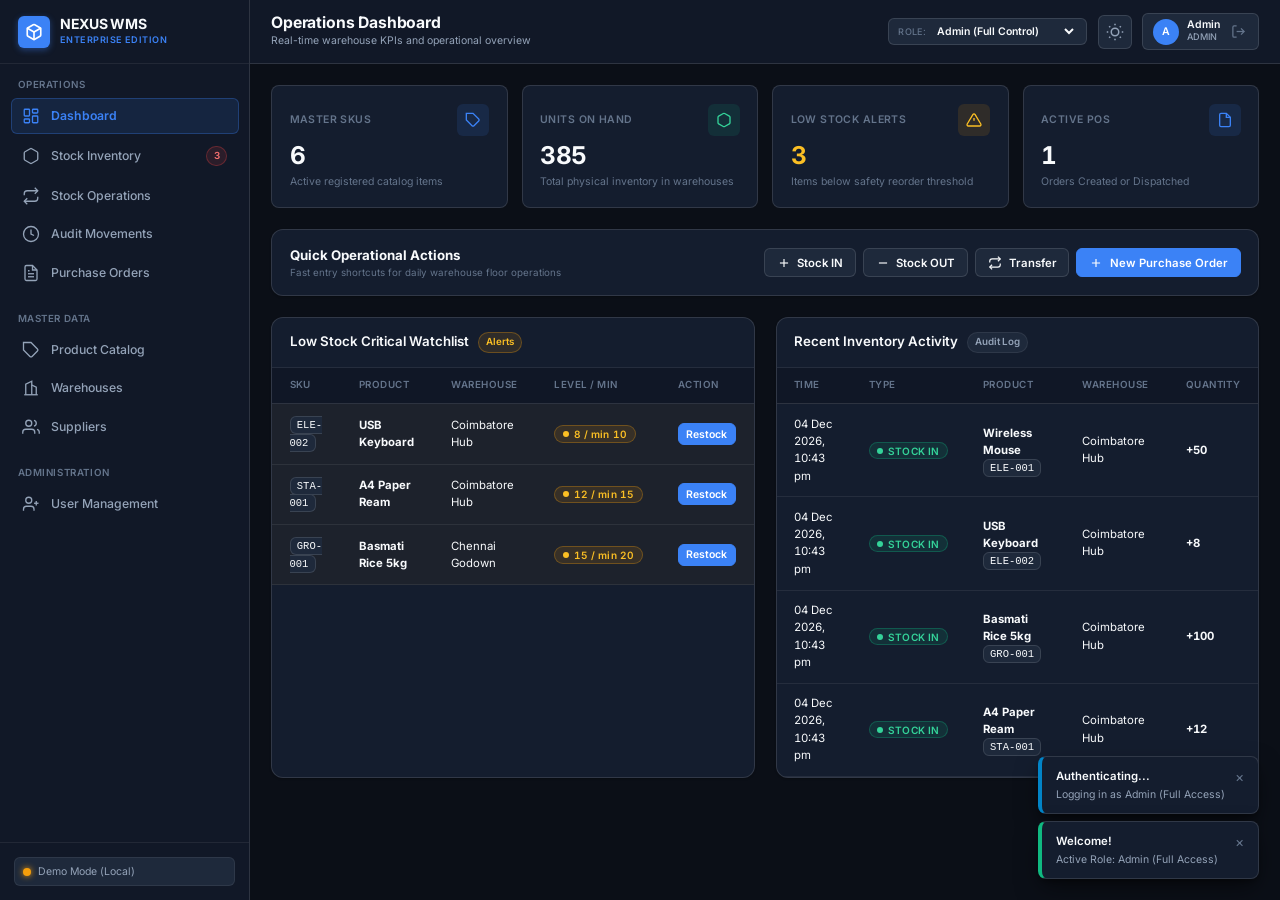
==== commit d7c3ed5e: "Updated Frontend" ====
--- a/templates/index.html
+++ b/templates/index.html
@@ -268,8 +268,8 @@
             <div class="panel">
               <div class="panel-header">
                 <div class="panel-title-group">
-                  <span class="panel-title">Low Stock Critical Watchlist</span>
-                  <span class="panel-badge" style="background: var(--warning-subtle); color: var(--warning-text); border-color: var(--warning-border);">Alerts</span>
+                  <span class="panel-title" id="dash-left-title">Low Stock Critical Watchlist</span>
+                  <span class="panel-badge" id="dash-left-badge" style="background: var(--warning-subtle); color: var(--warning-text); border-color: var(--warning-border);">Alerts</span>
                 </div>
               </div>
               <div class="table-responsive">
@@ -380,70 +380,110 @@
         </section>
 
         <!-- ====================================================
-             VIEW 3: STOCK OPERATIONS PANEL
+             VIEW 3: STOCK OPERATIONS SUITE (DIRECT CONSOLES)
              ==================================================== -->
         <section class="view-section" id="view-operations">
           <div class="operations-canvas">
             
-            <!-- Stock IN Card -->
+            <!-- Direct Stock IN Console -->
             <div class="op-card">
               <div class="op-card-header">
                 <div class="op-card-icon in">
                   <svg width="20" height="20" viewBox="0 0 24 24" fill="none" stroke="currentColor" stroke-width="2"><polyline points="7 10 12 15 17 10"/><line x1="12" y1="15" x2="12" y2="3"/><path d="M21 15v4a2 2 0 0 1-2 2H5a2 2 0 0 1-2-2v-4"/></svg>
                 </div>
                 <div>
-                  <div class="op-card-title">Stock IN</div>
-                  <div class="op-card-desc">Add physical units into warehouse inventory</div>
-                </div>
-              </div>
-
-              <form id="form-op-direct-in" onsubmit="event.preventDefault(); window.NEXUS.openQuickStockIn($('#op-in-product').value, $('#op-in-warehouse').value);">
-                <div style="display:flex; flex-direction:column; gap:0.75rem;">
+                  <div class="op-card-title">Stock IN Console</div>
+                  <div class="op-card-desc">Receive physical inventory into warehouse</div>
+                </div>
+              </div>
+
+              <form id="form-console-stock-in">
+                <div style="display:flex; flex-direction:column; gap:0.85rem;">
                   <div class="form-group">
-                    <label class="form-label">Warehouse Facility</label>
-                    <select class="form-control" id="op-in-warehouse" required></select>
+                    <label class="form-label">Destination Facility <span class="req">*</span></label>
+                    <select class="form-control" id="console-in-warehouse" required></select>
                   </div>
                   <div class="form-group">
-                    <label class="form-label">Product Item</label>
-                    <select class="form-control" id="op-in-product" required></select>
-                  </div>
-                  <button type="submit" class="btn btn-success" style="margin-top: 0.5rem;">
-                    Launch Stock IN Flow &rarr;
+                    <label class="form-label">Product Item <span class="req">*</span></label>
+                    <select class="form-control" id="console-in-product" required></select>
+                  </div>
+                  <div class="preview-box" id="console-in-stock-badge" style="display: none;">
+                    <div class="preview-row">
+                      <span class="preview-label">Current Available:</span>
+                      <span class="preview-value tabular" id="console-in-current-qty">0 units</span>
+                    </div>
+                  </div>
+                  <div class="form-group">
+                    <label class="form-label">Quantity to Add <span class="req">*</span></label>
+                    <input type="number" class="form-control tabular" id="console-in-qty" min="1" placeholder="e.g. 50" required>
+                  </div>
+                  <div class="form-group">
+                    <label class="form-label">Audit Reason / Note</label>
+                    <input type="text" class="form-control" id="console-in-note" placeholder="e.g. Supplier shipment received">
+                  </div>
+                  <div class="preview-box" id="console-in-preview" style="display: none;">
+                    <div class="preview-row">
+                      <span class="preview-label">Projected Stock Level:</span>
+                      <span class="preview-value tabular" style="color: var(--success-text);" id="console-in-projected">0 units</span>
+                    </div>
+                  </div>
+                  <button type="submit" class="btn btn-success" style="margin-top: 0.25rem;">
+                    Execute Stock IN
                   </button>
                 </div>
               </form>
             </div>
 
-            <!-- Stock OUT Card -->
+            <!-- Direct Stock OUT Console -->
             <div class="op-card">
               <div class="op-card-header">
                 <div class="op-card-icon out">
                   <svg width="20" height="20" viewBox="0 0 24 24" fill="none" stroke="currentColor" stroke-width="2"><polyline points="17 8 12 3 7 8"/><line x1="12" y1="3" x2="12" y2="15"/><path d="M21 15v4a2 2 0 0 1-2 2H5a2 2 0 0 1-2-2v-4"/></svg>
                 </div>
                 <div>
-                  <div class="op-card-title">Stock OUT</div>
-                  <div class="op-card-desc">Deduct units for sales dispatch or adjustments</div>
-                </div>
-              </div>
-
-              <form id="form-op-direct-out" onsubmit="event.preventDefault(); window.NEXUS.openQuickStockOut($('#op-out-product').value, $('#op-out-warehouse').value);">
-                <div style="display:flex; flex-direction:column; gap:0.75rem;">
+                  <div class="op-card-title">Stock OUT Console</div>
+                  <div class="op-card-desc">Deduct stock for sales orders or shipments</div>
+                </div>
+              </div>
+
+              <form id="form-console-stock-out">
+                <div style="display:flex; flex-direction:column; gap:0.85rem;">
                   <div class="form-group">
-                    <label class="form-label">Warehouse Facility</label>
-                    <select class="form-control" id="op-out-warehouse" required></select>
+                    <label class="form-label">Source Facility <span class="req">*</span></label>
+                    <select class="form-control" id="console-out-warehouse" required></select>
                   </div>
                   <div class="form-group">
-                    <label class="form-label">Product Item</label>
-                    <select class="form-control" id="op-out-product" required></select>
-                  </div>
-                  <button type="submit" class="btn btn-danger" style="margin-top: 0.5rem;">
-                    Launch Stock OUT Flow &rarr;
+                    <label class="form-label">Product Item <span class="req">*</span></label>
+                    <select class="form-control" id="console-out-product" required></select>
+                  </div>
+                  <div class="preview-box" id="console-out-stock-badge" style="display: none;">
+                    <div class="preview-row">
+                      <span class="preview-label">Current Available:</span>
+                      <span class="preview-value tabular" id="console-out-current-qty">0 units</span>
+                    </div>
+                  </div>
+                  <div class="form-group">
+                    <label class="form-label">Quantity to Deduct <span class="req">*</span></label>
+                    <input type="number" class="form-control tabular" id="console-out-qty" min="1" placeholder="e.g. 10" required>
+                  </div>
+                  <div class="form-group">
+                    <label class="form-label">Dispatch Reference / Reason</label>
+                    <input type="text" class="form-control" id="console-out-note" placeholder="e.g. Sales order dispatch">
+                  </div>
+                  <div class="preview-box" id="console-out-preview" style="display: none;">
+                    <div class="preview-row">
+                      <span class="preview-label">Projected Remaining:</span>
+                      <span class="preview-value tabular" id="console-out-projected">0 units</span>
+                    </div>
+                  </div>
+                  <button type="submit" class="btn btn-danger" style="margin-top: 0.25rem;">
+                    Execute Stock OUT
                   </button>
                 </div>
               </form>
             </div>
 
-            <!-- Transfer Card -->
+            <!-- Direct Inter-Warehouse Transfer Console -->
             <div class="op-card">
               <div class="op-card-header">
                 <div class="op-card-icon transfer">
@@ -451,22 +491,42 @@
                 </div>
                 <div>
                   <div class="op-card-title">Inter-Warehouse Transfer</div>
-                  <div class="op-card-desc">Atomic movement between two storage facilities</div>
-                </div>
-              </div>
-
-              <form id="form-op-direct-tr" onsubmit="event.preventDefault(); window.NEXUS.openQuickTransfer($('#op-tr-product').value, $('#op-tr-from-wh').value);">
-                <div style="display:flex; flex-direction:column; gap:0.75rem;">
+                  <div class="op-card-desc">Atomic relocation between two facilities</div>
+                </div>
+              </div>
+
+              <form id="form-console-transfer">
+                <div style="display:flex; flex-direction:column; gap:0.85rem;">
+                  <div class="form-row">
+                    <div class="form-group">
+                      <label class="form-label">From Facility <span class="req">*</span></label>
+                      <select class="form-control" id="console-tr-from-wh" required></select>
+                    </div>
+                    <div class="form-group">
+                      <label class="form-label">To Facility <span class="req">*</span></label>
+                      <select class="form-control" id="console-tr-to-wh" required></select>
+                    </div>
+                  </div>
                   <div class="form-group">
-                    <label class="form-label">Source Warehouse</label>
-                    <select class="form-control" id="op-tr-from-wh" required></select>
+                    <label class="form-label">Product to Relocate <span class="req">*</span></label>
+                    <select class="form-control" id="console-tr-product" required></select>
+                  </div>
+                  <div class="preview-box" id="console-tr-stock-badge" style="display: none;">
+                    <div class="preview-row">
+                      <span class="preview-label">Available at Source:</span>
+                      <span class="preview-value tabular" id="console-tr-current-qty">0 units</span>
+                    </div>
                   </div>
                   <div class="form-group">
-                    <label class="form-label">Product Item</label>
-                    <select class="form-control" id="op-tr-product" required></select>
-                  </div>
-                  <button type="submit" class="btn btn-primary" style="margin-top: 0.5rem;">
-                    Launch Transfer Wizard &rarr;
+                    <label class="form-label">Quantity to Transfer <span class="req">*</span></label>
+                    <input type="number" class="form-control tabular" id="console-tr-qty" min="1" placeholder="e.g. 15" required>
+                  </div>
+                  <div class="form-group">
+                    <label class="form-label">Logistics Note</label>
+                    <input type="text" class="form-control" id="console-tr-note" placeholder="e.g. Regional inventory balance">
+                  </div>
+                  <button type="submit" class="btn btn-primary" style="margin-top: 0.25rem;">
+                    Execute Transfer
                   </button>
                 </div>
               </form>
@@ -698,13 +758,19 @@
         <form id="form-stock-in">
           <div class="modal-body">
             <div class="form-group">
-              <label class="form-label">Destination Warehouse <span class="req">*</span></label>
+              <label class="form-label">Destination Facility <span class="req">*</span></label>
               <select class="form-control" id="modal-in-warehouse" required></select>
             </div>
             <div class="form-group">
               <label class="form-label">Product Item <span class="req">*</span></label>
               <select class="form-control" id="modal-in-product" required></select>
             </div>
+            <div class="preview-box" id="modal-in-stock-badge" style="display: none;">
+              <div class="preview-row">
+                <span class="preview-label">Current Available:</span>
+                <span class="preview-value tabular" id="modal-in-current-qty">0 units</span>
+              </div>
+            </div>
             <div class="form-group">
               <label class="form-label">Units to Add <span class="req">*</span></label>
               <input type="number" class="form-control tabular" id="modal-in-qty" min="1" placeholder="e.g. 50" required>
@@ -712,6 +778,12 @@
             <div class="form-group">
               <label class="form-label">Audit Note / PO Reference</label>
               <input type="text" class="form-control" id="modal-in-note" placeholder="e.g. Supplier replenishment">
+            </div>
+            <div class="preview-box" id="modal-in-preview" style="display: none;">
+              <div class="preview-row">
+                <span class="preview-label">Projected Stock Level:</span>
+                <span class="preview-value tabular" style="color: var(--success-text);" id="modal-in-projected">0 units</span>
+              </div>
             </div>
           </div>
           <div class="modal-footer">
@@ -735,13 +807,19 @@
         <form id="form-stock-out">
           <div class="modal-body">
             <div class="form-group">
-              <label class="form-label">Source Warehouse <span class="req">*</span></label>
+              <label class="form-label">Source Facility <span class="req">*</span></label>
               <select class="form-control" id="modal-out-warehouse" required></select>
             </div>
             <div class="form-group">
               <label class="form-label">Product Item <span class="req">*</span></label>
               <select class="form-control" id="modal-out-product" required></select>
             </div>
+            <div class="preview-box" id="modal-out-stock-badge" style="display: none;">
+              <div class="preview-row">
+                <span class="preview-label">Current Available:</span>
+                <span class="preview-value tabular" id="modal-out-current-qty">0 units</span>
+              </div>
+            </div>
             <div class="form-group">
               <label class="form-label">Units to Deduct <span class="req">*</span></label>
               <input type="number" class="form-control tabular" id="modal-out-qty" min="1" placeholder="e.g. 10" required>
@@ -749,6 +827,12 @@
             <div class="form-group">
               <label class="form-label">Reason / Sales Order Reference</label>
               <input type="text" class="form-control" id="modal-out-note" placeholder="e.g. Dispatched to client">
+            </div>
+            <div class="preview-box" id="modal-out-preview" style="display: none;">
+              <div class="preview-row">
+                <span class="preview-label">Projected Remaining:</span>
+                <span class="preview-value tabular" id="modal-out-projected">0 units</span>
+              </div>
             </div>
           </div>
           <div class="modal-footer">
@@ -773,17 +857,23 @@
           <div class="modal-body">
             <div class="form-row">
               <div class="form-group">
-                <label class="form-label">Source Warehouse <span class="req">*</span></label>
+                <label class="form-label">Source Facility <span class="req">*</span></label>
                 <select class="form-control" id="modal-tr-from-wh" required></select>
               </div>
               <div class="form-group">
-                <label class="form-label">Destination Warehouse <span class="req">*</span></label>
+                <label class="form-label">Destination Facility <span class="req">*</span></label>
                 <select class="form-control" id="modal-tr-to-wh" required></select>
               </div>
             </div>
             <div class="form-group">
               <label class="form-label">Product to Relocate <span class="req">*</span></label>
               <select class="form-control" id="modal-tr-product" required></select>
+            </div>
+            <div class="preview-box" id="modal-tr-stock-badge" style="display: none;">
+              <div class="preview-row">
+                <span class="preview-label">Available at Source:</span>
+                <span class="preview-value tabular" id="modal-tr-current-qty">0 units</span>
+              </div>
             </div>
             <div class="form-group">
               <label class="form-label">Quantity to Transfer <span class="req">*</span></label>
@@ -819,11 +909,11 @@
               <select class="form-control" id="modal-po-supplier" required></select>
             </div>
             <div class="form-group">
-              <label class="form-label">Receiving Warehouse <span class="req">*</span></label>
+              <label class="form-label">Receiving Facility <span class="req">*</span></label>
               <select class="form-control" id="modal-po-warehouse" required></select>
             </div>
             <div class="form-group">
-              <label class="form-label">Product SKU <span class="req">*</span></label>
+              <label class="form-label">Product Item <span class="req">*</span></label>
               <select class="form-control" id="modal-po-product" required></select>
             </div>
             <div class="form-row">
@@ -834,6 +924,12 @@
               <div class="form-group">
                 <label class="form-label">Unit Price (₹) <span class="req">*</span></label>
                 <input type="number" step="0.01" class="form-control tabular" id="modal-po-price" min="0" value="500" required>
+              </div>
+            </div>
+            <div class="preview-box">
+              <div class="preview-row">
+                <span class="preview-label">Estimated Total Order Cost:</span>
+                <span class="preview-value tabular" style="color: var(--primary); font-size: 0.95rem;" id="modal-po-total-display">₹25,000.00</span>
               </div>
             </div>
           </div>
@@ -871,11 +967,11 @@
             </div>
             <div class="form-row">
               <div class="form-group">
-                <label class="form-label">Price (₹) <span class="req">*</span></label>
+                <label class="form-label">Unit Price (₹) <span class="req">*</span></label>
                 <input type="number" step="0.01" class="form-control tabular" id="modal-product-price" min="0" placeholder="e.g. 1299" required>
               </div>
               <div class="form-group">
-                <label class="form-label">Min Stock Threshold</label>
+                <label class="form-label">Safety Stock Minimum</label>
                 <input type="number" class="form-control tabular" id="modal-product-min-stock" min="0" value="10">
               </div>
             </div>
@@ -919,11 +1015,11 @@
               </select>
             </div>
             <div class="form-group" id="modal-user-warehouse-wrap">
-              <label class="form-label">Assigned Warehouse (Manager / Staff)</label>
+              <label class="form-label">Assigned Facility <span class="req">*</span></label>
               <select class="form-control" id="modal-user-warehouse"></select>
             </div>
-            <div class="form-group" id="modal-user-supplier-wrap">
-              <label class="form-label">Assigned Supplier (Supplier Role)</label>
+            <div class="form-group" id="modal-user-supplier-wrap" style="display:none;">
+              <label class="form-label">Assigned Supplier Company <span class="req">*</span></label>
               <select class="form-control" id="modal-user-supplier"></select>
             </div>
           </div>
